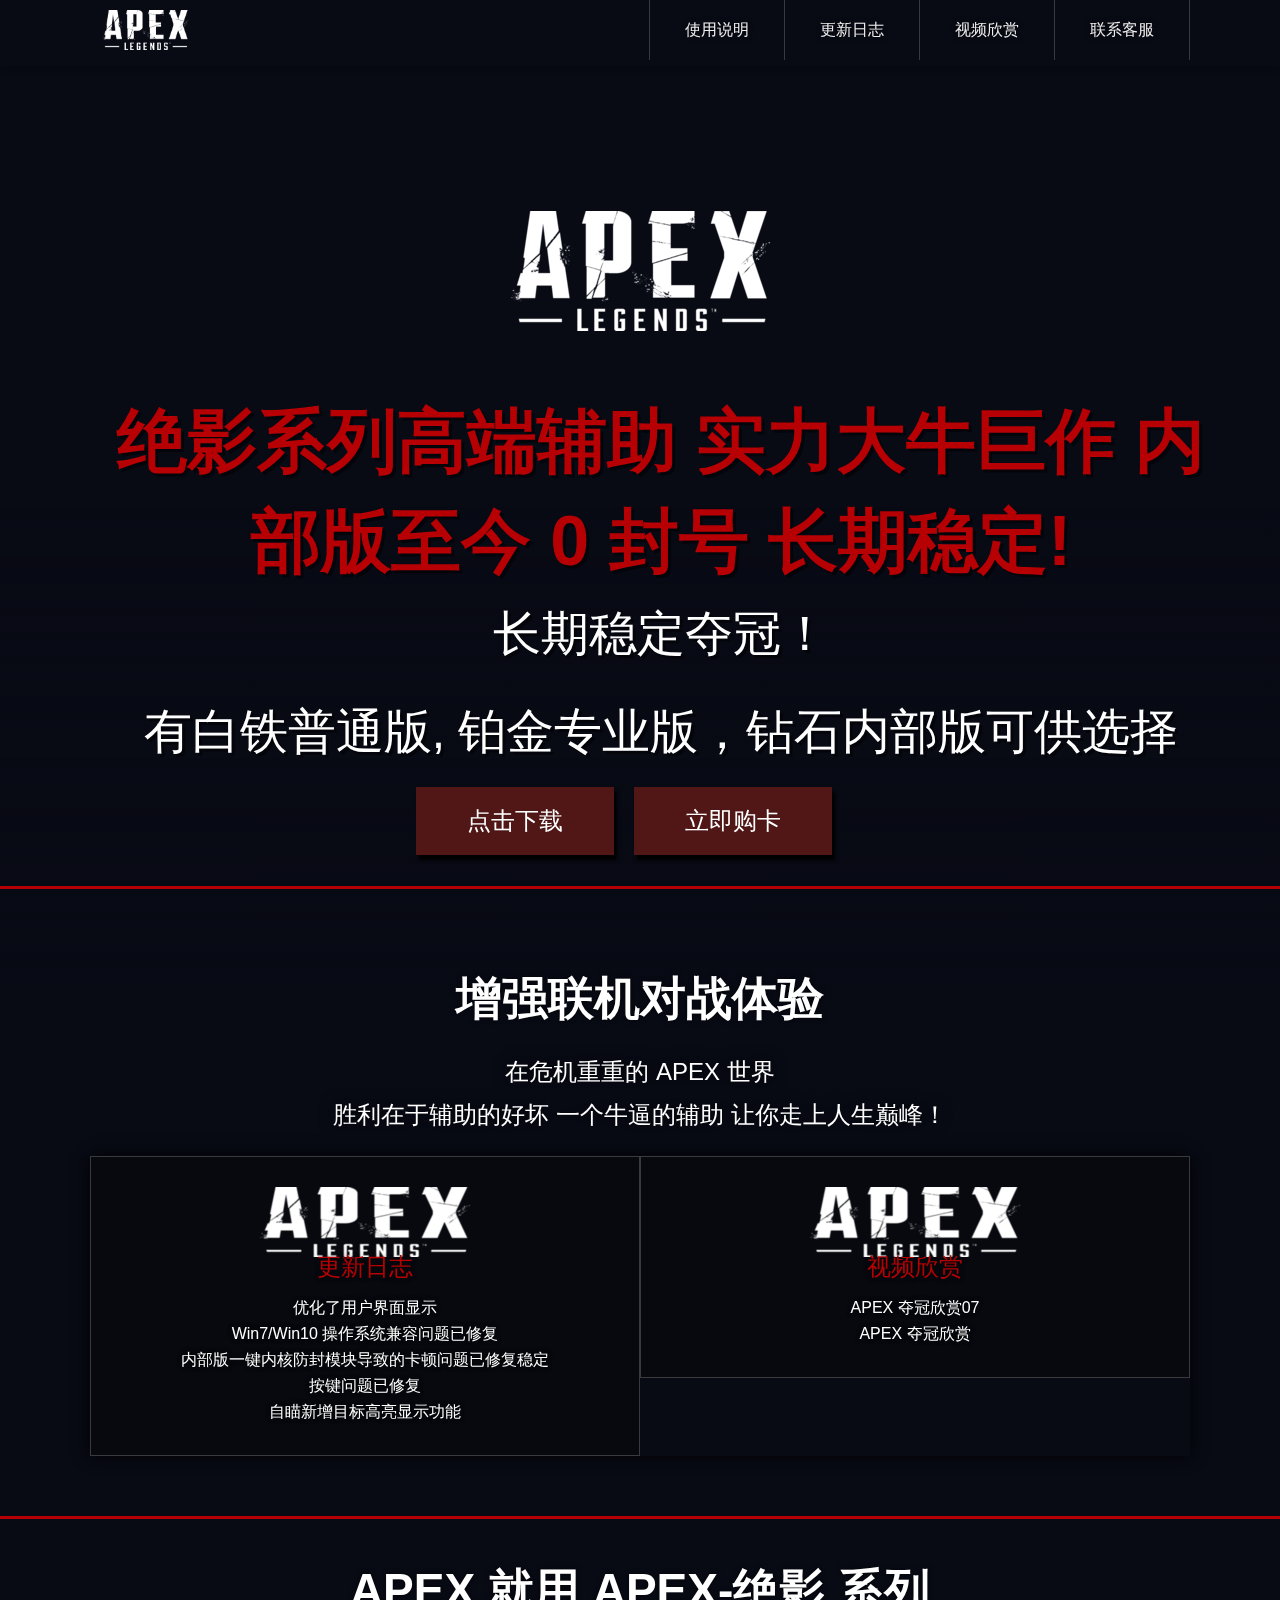
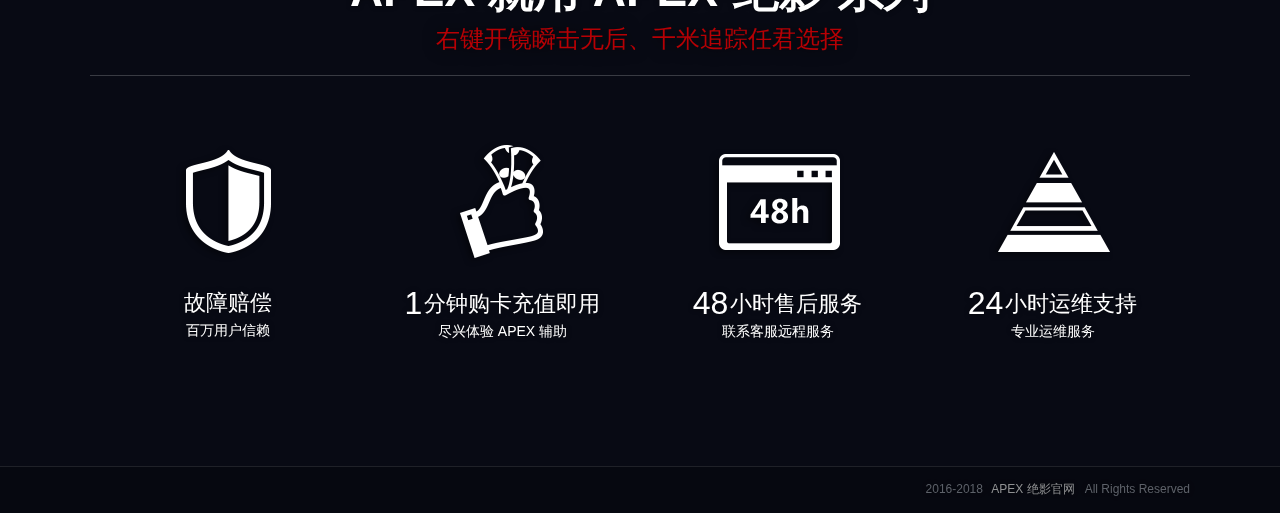
==== index2.html @ 07cedb1a "..." ====
<!DOCTYPE html
    PUBLIC "-//W3C//DTD XHTML 1.0 Transitional//EN" "http://www.w3.org/TR/xhtml1/DTD/xhtml1-transitional.dtd">
<html xmlns="http://www.w3.org/1999/xhtml">

<head>
    <meta http-equiv="Content-Type" content="text/html;">
    <meta charset="gb2312">
    <meta name="renderer" content="webkit">
    <meta http-equiv="X-UA-Compatible" content="IE=edge" />
    <title>��Ӱ������|�߶˸���ΨһƷ��</title>
    <meta name="keywords" content="APEXӢ�۸���,APEXӢ��͸��,APEXӢ������,APEXӢ����� ">
    <meta name="description"
        content="��Ӱ�����ң�רע��APEX������ֻ���ͻ�ֵ�������ĸ���, ȫ��Ψһһ�ҷ�Ÿ����ж������ĸ���������һ���ں˷���ģ�飬���ٵ��ķ��Σ�գ�һ����ɫ�Լ����ģ�飬�������ĵ�������Ϸ�ڼ䲻�ܹ��������ڲ�������">
    <link href="./layout.css" rel="stylesheet" type="text/css">
</head>

<body>
    <div class="video-container">
        <div class="video-bg"></div>
        <div class="video">
            <video id="id-video" width="100%" height="auto" preload="auto" loop="" autoplay="">
                <source src="http://www.banhuguo.cn/mine/done.mp4" type="video/mp4">
            </video>
        </div>
    </div>
    <div id="header">
        <div class="top_in layout">
            <div class="y-row">
                <div class="y-span5">
                    <h1>
                        <a class="logo" href="javascript:;">
                            <img src="./mine/apex-logo.png" alt="������������ɡ">
                        </a>
                    </h1>
                </div>
                <div id="nav" class="nav y-span7 y-last">
                    <ul>
                        <li><a href="./plus/list.php?tid=4">ʹ��˵��</a></li>
                        <li><a href="./list.php?tid=8">������־</a></li>
                        <li><a href="./plus/list.php?tid=11">��Ƶ����</a></li>
                        <li><a href="./plus/list.php?tid=7">��ϵ�ͷ�</a></li>
                    </ul>
                    <div class="curBg" style="overflow: hidden; left: 584px; width: 103px;"></div>
                </div>
            </div>
        </div>
    </div>
    <div class="main-wrap">
        <div class="main-hd layout">
            <div class="slog">
                <h2>��Ӱϵ�и߶˸���  ʵ����ţ����    �ڲ������� 0 ��� �����ȶ�!</h2>
                <p class="slim">�����ȶ���ڣ�</p>
                <p class="slim">�а�����ͨ��, ����רҵ�棬��ʯ�ڲ���ɹ�ѡ��</p>
                <p class="fixed">
                    <a class="btn btn-hollow" target="_blank" href="http://www.pubg888.com/" onclick="dl_lock(this)"
                        title="��������" rel="nofollow">
                        <span style="font-size:24px;">�������</span></a>
                    <a class="btn btn-hollow" id="gamePageTj" target="_blank"
                        href="http://957ka.com/links/C39CB31C7B8E6B18" title="���߿���" rel="nofollow">
                        <span style="font-size:24px;">��������</span>
                    </a>
                </p>
            </div>
            <div class="hanna">
                <img src="./mine/apex-logo.png"></div>
        </div>
        <div class="main-con">
            <div class="divider"></div>
            <div class="mod-member">
                <div class="members">
                    <div class="viewport tc">
                        <h2>��ǿ������ս����</h2>
                        <h3>��Σ�����ص� APEX ����
                            <br>ʤ�����ڸ����ĺû� һ��ţ�Ƶĸ��� �������������۷壡</h3>
                    </div>
                    <div class="fixed layout">
                        <div class="member">
                            <div class="info">
                                <div class="description tc">
                                    <div class="member-img">
                                        <img src="./mine/apex-member.png" alt=""></div>
                                    <div class="member-edition">������־</div>
                                    <div class="member-description tl" style="text-align:center;">
                                        <p></p>
                                        <ul>
                                            <li><a>�Ż����û�������ʾ</a></li>
                                            <li><a>Win7/Win10 ����ϵͳ�����������޸�</a></li>
                                            <li><a>�ڲ���һ���ں˷���ģ�鵼�µĿ����������޸��ȶ�</a></li>
                                            <li><a>�����������޸�</a></li>
                                            <li><a>��������Ŀ�������ʾ����</a></li>
                                        </ul>
                                        <p></p>
                                    </div>
                                </div>
                                <!--  <div class="cta tc">
                                        <a href="" onclick="dl_lock(this)" title="">
                                            <span>�鿴�������</span></a>
                                    </div>   -->

                            </div>
                        </div>
                        <div class="member">
                            <div class="info">
                                <div class="description tc">
                                    <div class="member-img">
                                        <img src="./mine/apex-member.png" alt=""></div>
                                    <div width="1" height="20"></div>
                                    <div class="member-edition tc">��Ƶ����</div>
                                    <div class="member-description tl" style="text-align:center;">
                                        <p></p>
                                        <ul>
                                            <li><a href="http://www.juedimanyue.com/chanpin/40.html">APEX �������07</a>
                                            </li>
                                            <li><a href="http://www.juedimanyue.com/chanpin/41.html">APEX �������</a></li>

                                        </ul>
                                        <p></p>
                                    </div>
                                </div>
                            </div>
                        </div>
                    </div>
                </div>
            </div>
        </div>
        <div class="divider"></div>
    </div>
    <div class="footer" id="footer">
        <div class="home-gold layout fixed">
            <div class="viewport tc">
                <h2>APEX ���� APEX-��Ӱ ϵ��</h2>
                <h3>�Ҽ�����˲���޺�ǧ��׷���ξ�ѡ��</h3>
            </div>
            <div class="gold-wrapper fixed">
                <ul>
                    <li class="security col-1-4">
                        <a href="javascript:;" target="_blank">
                            <span class="icon"></span>
                            <span class="title">�����⳥</span>
                            <span class="info">�����û�����</span></a>
                    </li>
                    <li class="timer col-1-4">
                        <a href="http://www.juedimanyue.com/index.html#" onclick="dl_lock(this)" title="������������ɡ�Ŷ�">
                            <span class="icon"></span>
                            <span class="title">
                                <em>1</em>���ӹ�����ֵ����</span>
                            <span class="info">�������� APEX ����</span></a>
                    </li>
                    <li class="senday col-1-4">
                        <a href="javascript:;" target="_blank">
                            <span class="icon"></span>
                            <span class="title">
                                <em>48</em>Сʱ�ۺ����</span>
                            <span class="info">��ϵ�ͷ�Զ�̷���</span></a>
                    </li>
                    <li class="settings col-1-4">
                        <a href="javascript:;" target="_blank">
                            <span class="icon"></span>
                            <span class="title">
                                <em>24</em>Сʱ��ά֧��</span>
                            <span class="info">רҵ��ά����</span></a>
                    </li>
                </ul>
            </div>
        </div>
        <div class="home-cert"></div>
        <div class="copyright">
            <div class="y-row layout">
                <div class="sharearea y-span4">
                </div>
                <div class="y-span8 y-last">2016-2018
                    <a href="http://juedimanyue.com/">APEX ��Ӱ����</a>All Rights Reserved
                </div>
            </div>
        </div>
        <script>
            function dl_lock(obj) {
                var href = $(obj).attr("href");
                $(obj).removeAttr('onclick');
                $(obj).attr("href", "javascript:;");
                setTimeout(function () {
                    $(obj).attr("href", href);
                    $(obj).attr("onclick", 'dl_lock(this)');
                }, 3000);
                window.location.href = href;
            }
        </script>
        <script>
            var mp4 = document.getElementById('id-video');
            var promise = mp4.play();

            if (promise !== undefined) {
            promise.then(function(){
                // Autoplay started!

            }).catch(function() {
                // Autoplay was prevented.

                //--�����ٲ���--
                mp4.muted=true;
                mp4.play();
                
                //--��ʾ���Ű�ť--
                //show a "Play" button so that user can start playback.
            });
            }
        </script>
    </div>
</body>
</html>
---- layout.css ----
@charset "gb2312";*{margin:0;padding:0;}
html{-webkit-tap-highlight-color:rgba(0,0,0,0);font-size:62.5%;/* Sets up the Base 10 stuff */}
body{font-family:"\5FAE\8F6F\96C5\9ED1","Microsoft Yahei","Hiragino Sans GB",tahoma,arial,"\5B8B\4F53" !important;font-size:14px;line-height:1.8;text-rendering:auto;color:#fff;background:#080a14;text-shadow:0 0 5px rgba(0,0,0,.5);}
a{color:#fff;text-decoration:none;cursor:pointer;-webkit-transition:color .3s ease-in-out;-moz-transition:color .3s ease-in-out;-o-transition:color .3s ease-in-out;-ms-transition:color .3s ease-in-out;transition:color .3s ease-in-out;}
a:hover{color:#B70004;text-shadow:0 0 0.5em rgba(183, 0, 4, 0.9);}
a:focus{outline:none;}
em{font-style:normal;}
ul{margin:0;padding:0;}
li{list-style-type:none;}
img{border:none;}.f32{font-size:32px;}.tc{text-align:center}.tl{text-align:left}
.layout{max-width:1100px;margin:0 auto;}
.fixed:after{content:".";display:block;clear:both;height:0;visibility:hidden;}.fixed{display:block;min-height:1%;}.clear{diplay:block!important;float:none!important;clear:both;overflow:hidden;width:auto!important;height:0!important;margin:0 auto!important;padding:0!important;font-size:0;line-height:0;}.fl{float:left;}.fr{float:right;}
*{-webkit-box-sizing:border-box;-moz-box-sizing:border-box;box-sizing:border-box; }
.btn{display:inline-block;text-align:center;cursor:pointer;-webkit-transition:none;transition:none;background-color:transparent;background-image:linear-gradient(to bottom, rgba(7, 7, 7, 0.6) 0%, rgba(7, 7, 7, 0.3) 100%);border:1px solid #fffff;text-shadow:0 1px 0 rgba(255,255,255,.1);color:#fffff}
.btn.active,.btn:hover{background:#fff;border-color:#fff;color:#000;box-shadow:0 0 10px rgba(0,0,0,.6);text-decoration:none}
.btn span{display:inline-block;text-transform:uppercase;}
.btn-hollow{background-color:#511616;border:1px solid #511616;color:#fffff;background-image:none;}
.divider{height:3px;overflow:hidden;font-szie:0;background:#B70004;position:relative;z-index:12}


.video-container{position:fixed;overflow:hidden;height:940px;z-index:-1;width:100%;}
.video-container:after{content:'';position:absolute;bottom:0;left:0;right:0;height:500px;z-index:0;background:-webkit-linear-gradient(top,rgba(35,13,13,0) 0%,#080a14 100%);background:linear-gradient(to bottom,rgba(35,13,13,0) 0%,#080a14 100%);}
.video-bg{position:absolute;width:100%;height:100%;background:url(../img/gg_bg.png);z-index:2}
.video-con{position:absolute;width:100%;height:100%;z-index:1}
.stick_show{background:url(../img/bg_show.png) no-repeat;height:530px;position:fixed;right:0;top:0;width:158px;z-index:1100;}
.stick_show a{display:block;height:530px;width:158px;text-indent:-9999px;}
#header{
	background: url(../img/headbg.png) top repeat-x;
	height: 66px;
	width: 100%;
	position: relative;
	z-index: 1000;
	position: fixed;
	top: 0;
	box-shadow: 0 3px 8px rgba(0,0,0,0.2)
}
#header .top_in{height:60px;margin:0 auto;position:relative;}
.logo{width:420px;height:60px;float:left;}	
.logo img{height:40px;margin-top:10px;}
#header #nav ul{display:inline-block;float:right}
#header #nav li{display:block;float:left;height:60px;position:relative;}
#header #nav li a{display:block;float:left;line-height:60px;color:#eee;font-size:16px;padding:0 35px;position:relative;border-left:1px solid #353a3f;}
#header #nav li a:hover{
	color: #B70004;
	text-decoration: none;
}
#header #nav li a.mutl{padding:0 30px 0 20px;}
#header #nav ul{border-right:1px solid #353a3f;overflow:hidden}
#header #nav li.cur:before{content:"";
	background: #B70004;
	height: 3px;
	position: absolute;
	top: 0;
	width: 100%;
	left: 0px;
	background-color: #B70004;
}
#nologin{text-align:right;width:100%;height:46px;padding:10px 0;line-height:26px;overflow:hidden;}

.nologin .top-login a{display:inline-block;float:right;display:inline-block;margin-left:15px;font-family:Arial, Helvetica, sans-serif;font-size:12px;}
.customer span{float:left;color:#ddd;padding-left:28px;background:url(../img/topcustbg.png) no-repeat;margin-right:15px;}
.customer span.cust-qq{background-position:-3px 0}
.customer span.cust-qq:hover{background-position:-3px -26px}
.customer span.cust-tel{background-position:-3px -52px}
.customer span.cust-tel:hover{background-position:-3px -78px}

.main-wrap{width:100%;position:relative;margin-top:66px;min-height:900px;_height:expression(this.height < 900 ? "900px" :"")}
.main-hd{
	overflow: visible;
	margin: 0 auto;
	position: relative;
	min-height: 820px;
_height:expression(this.height < 820 ? "820px" :""); 	text-align: center;
}
.slog{
	animation: 1s ease 0.2s normal both 1 running fadeInDown;
	width: 100%;
	z-index: 50;
	position: absolute;
	top: 325px;
	text-shadow: 3px 3px 0 rgba(0,0,0,.5);
	left: 21px;
}
.slog h2{
	font-size: 70px;
	color: #d5dde5;
	line-height: 100px;
	color: #B70004;
}
.slog .slim{font-size:48px;font-weight:400;padding:2px 0 5px;color:#fff;margin:11px 0 20px;line-height:60px;display:inline-block}
.slog .slim em{font-style:normal;margin-right:-5px;}
.main-hd .fixed{margin-left:300px;}
.main-hd .fixed a{float:left;font-size:24px;text-shadow:0 1px 0 rgba(0,0,0,0.1);margin:0 15px 0 5px;line-height:60px;padding:3px 50px;box-shadow:3px 5px 3px rgba(0,0,0,1);}
.main-hd .fixed a em{font-family:Arial;font-size:40px;margin:0 2px;vertical-align:-6px;font-style:normal}
.hanna{
	position: absolute;
	top: 145px;
	width: 100%;
	right: auto;
	z-index: 31;
}

.main-con{width:100%;}
.mod-member{background:none;padding:50px 0 60px;}
.mod-member .viewport{position:relative;z-index:32;}
.viewport h3{text-align:center;margin-top:10px;font-size:24px;font-weight:400;text-shadow:0 0 15px rgba(0,0,0,0.8);position:relative;z-index:35;padding-bottom:20px;}
.viewport h3 a{
	color: #B70004;
}
.viewport h2{font-size:46px;}
.viewport p a{font-weight:400;padding:0 15px;font-size:16px;}
.viewport p a em{font-size:20px;font-family:Arial;vertical-align:-2px;margin:0 1px;font-style:normal}
.members{margin-top:18px;}
.members .layout{-webkit-box-shadow:rgba(0,0,0,0.8) 0 0 15px;-moz-box-shadow:rgba(0,0,0,0.8) 0 0 15px;box-shadow:rgba(0,0,0,0.8) 0 0 15px;}
.members .member{width:550px;float:left;padding:30px;border:1px solid rgba(255,255,255,0.2);background:rgba(7, 7, 7, 0.5);position:relative;}
.members .soldier{position:absolute;top:0;width:280px;height:585px;z-index:40;}
.members .soldier1{left:-280px;background:url(../img/soldier1.png) top center no-repeat;}
.members .soldier2{right:-200px;background:url(../img/soldier2.png) top center no-repeat;}
.members .member .info{position:relative;z-index:41}
.members .member-title{color:#fff;font-weight:bold;text-transform:uppercase;font-weight:700;font-size:30px;}
.members .member-edition{display:block;color:#B70004;font-size:24px;line-height:36px;margin:-8px 0 10px;}
.members .member-description{line-height:26px;font-size:16px;text-align:justify;text-justify:inter-ideograph;text-align:center;}
.members .member .boxart{background-repeat:no-repeat;background-size:100%;}
.members .member .cta{margin-top:20px;}
.members .member .cta .btn{padding:6px 40px;font-size:16px;}
.dot{background-color:#fff;display:inline-block;font-size:0;height:8px;letter-spacing:normal;line-height:0;overflow:hidden;width:8px;border-radius:5px;}
.members .member .news-list{margin-top:10px;font-size:15px;line-height:32px;}
.members .member .news-list li .dot{margin:0 8px 2px 10px;}
.members .member .news-list li:hover .dot{background-color:#ffc70e}

.home-delay{background:url(../img/delaybg.jpg) top center no-repeat;padding:30px 0 0;overflow:hidden;}
.home-delay h3{text-align:center;line-height:70px;font-size:24px;color:#fc3;font-weight:400;overflow:hidden;text-shadow:0 0 0.5em rgba(0,0,0,0.5);}
.home-delay h3 span{display:inline-block; vertical-align:-6px;}
.home-delay .delay-wrapper ul li.col-1-2{float:left;width:50%;}
.home-delay .delay-wrapper ul li.svp-delay{text-align:right}
.home-delay .delay-wrapper{padding:0 40px;position:relative;z-index:35;}
.home-delay .delay-wrapper .video{width:861px;height:486px;margin:0 auto 60px;border:1px solid rgba(255,255,255,0.1);box-shadow:0 0 25px rgba(0,0,0,0.8);z-index:9;}
.home-delay .delay-wrapper .video:hover{border:1px solid #fff;box-shadow:0 0 25px rgba(255,255,255,0.9)}

.home-gold{padding:30px 0 40px;position:relative;z-index:36;}
.home-gold .viewport h3{
	color: #B70004;
	margin-top: -15px;
	padding-bottom: 15px;
	border-bottom: 1px solid rgba(255,255,255,0.2)
}
.home-gold .gold-wrapper ul li{float:left;border:1px solid transparent;margin-top:30px;}
.home-gold .gold-wrapper ul li:hover,.members .member:hover{border:solid 1px #fff;-webkit-box-shadow:rgba(255,255,255,0.8) 0 0 25px;-moz-box-shadow:rgba(255,255,255,0.8) 0 0 25px;box-shadow:rgba(255,255,255,0.8) 0 0 25px;background:rgba(0,0,0,0.2)}
.home-gold .gold-wrapper ul li.col-1-4{float:left;width:25%;}
.home-gold .gold-wrapper ul li a{display:block;padding:20px 0;border:solid 1px transparent;}
.home-gold .gold-wrapper ul li a span{display:block;text-align:center;margin:0 auto;}
.home-gold .gold-wrapper ul li a .icon{width:150px;height:150px;background:url(../mine/goldico2.png) no-repeat;}
.home-gold .gold-wrapper ul li a .title{font-size:22px;line-height:30px;margin-top:10px;text-transform:uppercase;}
.home-gold .gold-wrapper ul li a .title em{font-size:32px;font-family:Arial;vertical-align:-3px;margin-right:2px;font-style:normal}
.home-gold .gold-wrapper ul li a .info{font-size:14px;text-align:center;text-transform:uppercase;font-family:Arial,sans-serif;}
.home-gold .gold-wrapper ul li.security a:hover .icon{background-position:0 -150px;}
.home-gold .gold-wrapper ul li.senday a .icon{background-position:-150px 0;}
.home-gold .gold-wrapper ul li.senday a:hover .icon{background-position:-150px -150px;}
.home-gold .gold-wrapper ul li.timer a .icon{background-position:-300px 0;}
.home-gold .gold-wrapper ul li.timer a:hover .icon{background-position:-300px -150px;}
.home-gold .gold-wrapper ul li.settings a .icon{background-position:-450px 0;}
.home-gold .gold-wrapper ul li.settings a:hover .icon{background-position:-450px -150px;}

.y-span1,.y-span2,.y-span3,.y-span4,.y-span5,.y-span6,.y-span7,.y-span8,.y-span9,.y-span10,.y-span11,.y-span12{float:left;margin-right:2%;_margin-right:1.9%;}
.y-span1{width:6.5%;}
.y-span2{width:15%;}
.y-span3{width:23.5%;}
.y-span4{width:32%;}
.y-span5{width:40.5%;}
.y-span6{width:49%;}
.y-span7{width:57.5%;}
.y-span8{width:66%;}
.y-span9{width:74.5%;}
.y-span10{width:83%;}
.y-span11{width:91.5%;}
.y-span12{width:100%;}
.y-row{zoom:1;margin-left:auto;margin-right:auto;}
.y-row:before,.y-row:after{content:"\0020";display:block;height:0;overflow:hidden;}
.y-row:after{clear:both;}
.y-row .y-last{margin-right:0;}

.home-gold .cell{text-decoration:none}
.home-gold .num{font-size:45px;float:left;margin-right:5px}
.home-gold p{line-height:70px;font-size:24px}
.home-gold .dw{margin-top:15px}
.home-gold .download{text-align:center;margin-top:40px;}
.home-gold .download a{padding:2px 40px;}
.home-gold .download a em{font-size:40px;font-family:Arial;vertical-align:-6px;margin:0 1px;font-style:normal}

.home-cert{text-align:center;padding:30px 0;width:1100px;margin:0 auto}
.home-cert p a.cert_logo{display:inline-block;height:40px;margin:0;overflow:hidden;width:130px;background:url(../img/foot-cert.png) no-repeat;}
.home-cert p a.logo02{background-position:0 -40px;}
.home-cert p a.logo03{background-position:0 -80px;}
.home-cert p a.logo04{background-position:0 -120px;}
.home-cert p a.logo05{background-position:0 -40px;}

/******************************footer****************************/
.footer .home-gold,.footer .sitemap,.footer .home-cert{position:relative;z-index:20}
.footer .sitemap .y-row{border-top:1px solid rgba(255,255,255,0.15);}
#footer .sitemap h3{position:relative;font-weight:700;margin:20px 0 5px;text-transform:uppercase;font-size:15px;color:#fff}
#footer .sitemap ul li{line-height:26px;}
#footer .sitemap ul li a{color:#ddd;display:inline-block}
#footer .sitemap ul li a:hover{color:#fc0}
#footer .sitemap ul .hot{position:absolute;width:19px;height:11px;background:url(../img/sup_hot.gif) no-repeat}
#footer .sitemap .y-last ul li a i{display:inline-block;float:left;width:26px;height:26px;background:url(../img/snsico.png) no-repeat;-webkit-transition:all 0.2s;-moz-transition:all 0.2s;-o-transition:all 0.2s;transition:all 0.2s;}
#footer .sitemap .y-last ul li a.site-q i{background-position:-126px 1px}
#footer .sitemap .y-last ul li a.site-q:hover i{background-position:-126px -25px}
#footer .sitemap .y-last ul li a.site-tel i{background-position:-154px 1px}
#footer .sitemap .y-last ul li a.site-tel:hover i{background-position:-154px -25px}
#footer .sitemap .y-last ul li a.site-tm i{background-position:-180px 1px}
#footer .sitemap .y-last ul li a.site-tm:hover i{background-position:-180px -25px}
.copyright{background:rgba(0,0,0,0.2);color:#5d6169;padding:12px 0;width:100%;border-top:1px solid rgba(255,255,255,0.1);z-index:998;position:relative;text-align:right;font-size:12px;}
.copyright a{color:#8f9092;display:inline-block;margin:0 10px 0 5px;}
.copyright a:hover{color:#fff;text-decoration:none}

/******************************share****************************/
.sharearea{margin-top:6px;}
.sharearea a{background:url(../img/snsico.png);width:32px;height:32px;float:left;margin:0 3px 0 0;-webkit-transition:all 0.2s;-moz-transition:all 0.2s;-o-transition:all 0.2s;transition:all 0.2s;}
.sharearea .share_sina:hover{background-position:0 -32px;}
.sharearea .share_qq{background-position:-32px 0;}
.sharearea .share_qq:hover{background-position:-32px -32px;}
.sharearea .share_qzone{background-position:-64px 0;}
.sharearea .share_qzone:hover{background-position:-64px -32px;}
.sharearea .share_weixin{background-position:-96px 0;}
.sharearea .share_weixin:hover{background-position:-96px -32px;}
.sharearea .share_xz{background-position:-206px 0;}
.sharearea .share_xz:hover{background-position:-206px -32px;}
a.backToTop{width:60px;height:60px;background:url(../img/top.png) no-repeat 0 0;text-indent:-999em;z-index:1000;-webkit-transition:0;-moz-transition:0;-o-transition:0;}
a.backToTop:hover{background-position:-60px 0}

.y-row{width:1100px;margin-left:auto;margin-right:auto;zoom:1;*width:1100px}
.y-hidden{display:none;visibility:hidden;}
.visible-phone{display:none !important;}
.visible-tablet{display:none !important;}
.hidden-desktop{display:none !important;}
.visible-desktop{display:inherit !important;}
@media (min-width:768px) and (max-width:979px){.hidden-desktop{display:inherit !important;} .visible-desktop{display:none !important;} .visible-tablet{display:inherit !important;} .hidden-tablet{display:none !important;} }
@media (max-width:767px){.hidden-desktop{display:inherit !important;} .visible-desktop{display:none !important;} .visible-phone{display:inherit !important;} .hidden-phone{display:none !important;} }
.visible-print{display:none !important;}
@media print{.visible-print{display:inherit !important;} .hidden-print{display:none !important;} }
/*cnzz hidden*/
#cnzz_stat_icon_1254445019 {display: none;}

/*????*/
.layui-layer.lay-download{background:none!important;}
.lay-download .layui-layer-btn a.layui-layer-btn0{display:inline-block;height:40px;width:130px;overflow:hidden;line-height:40px;background:none;font-size:16px;border-radius:4px;border:1px solid #96ffa7;color:#96ffa7;box-sizing:border-box;margin-left:-100px;padding:0 14px 0 16px;}
.lay-download .layui-layer-btn a.layui-layer-btn0:hover{background:#96ffa7;color:#333;text-shadow:none;}
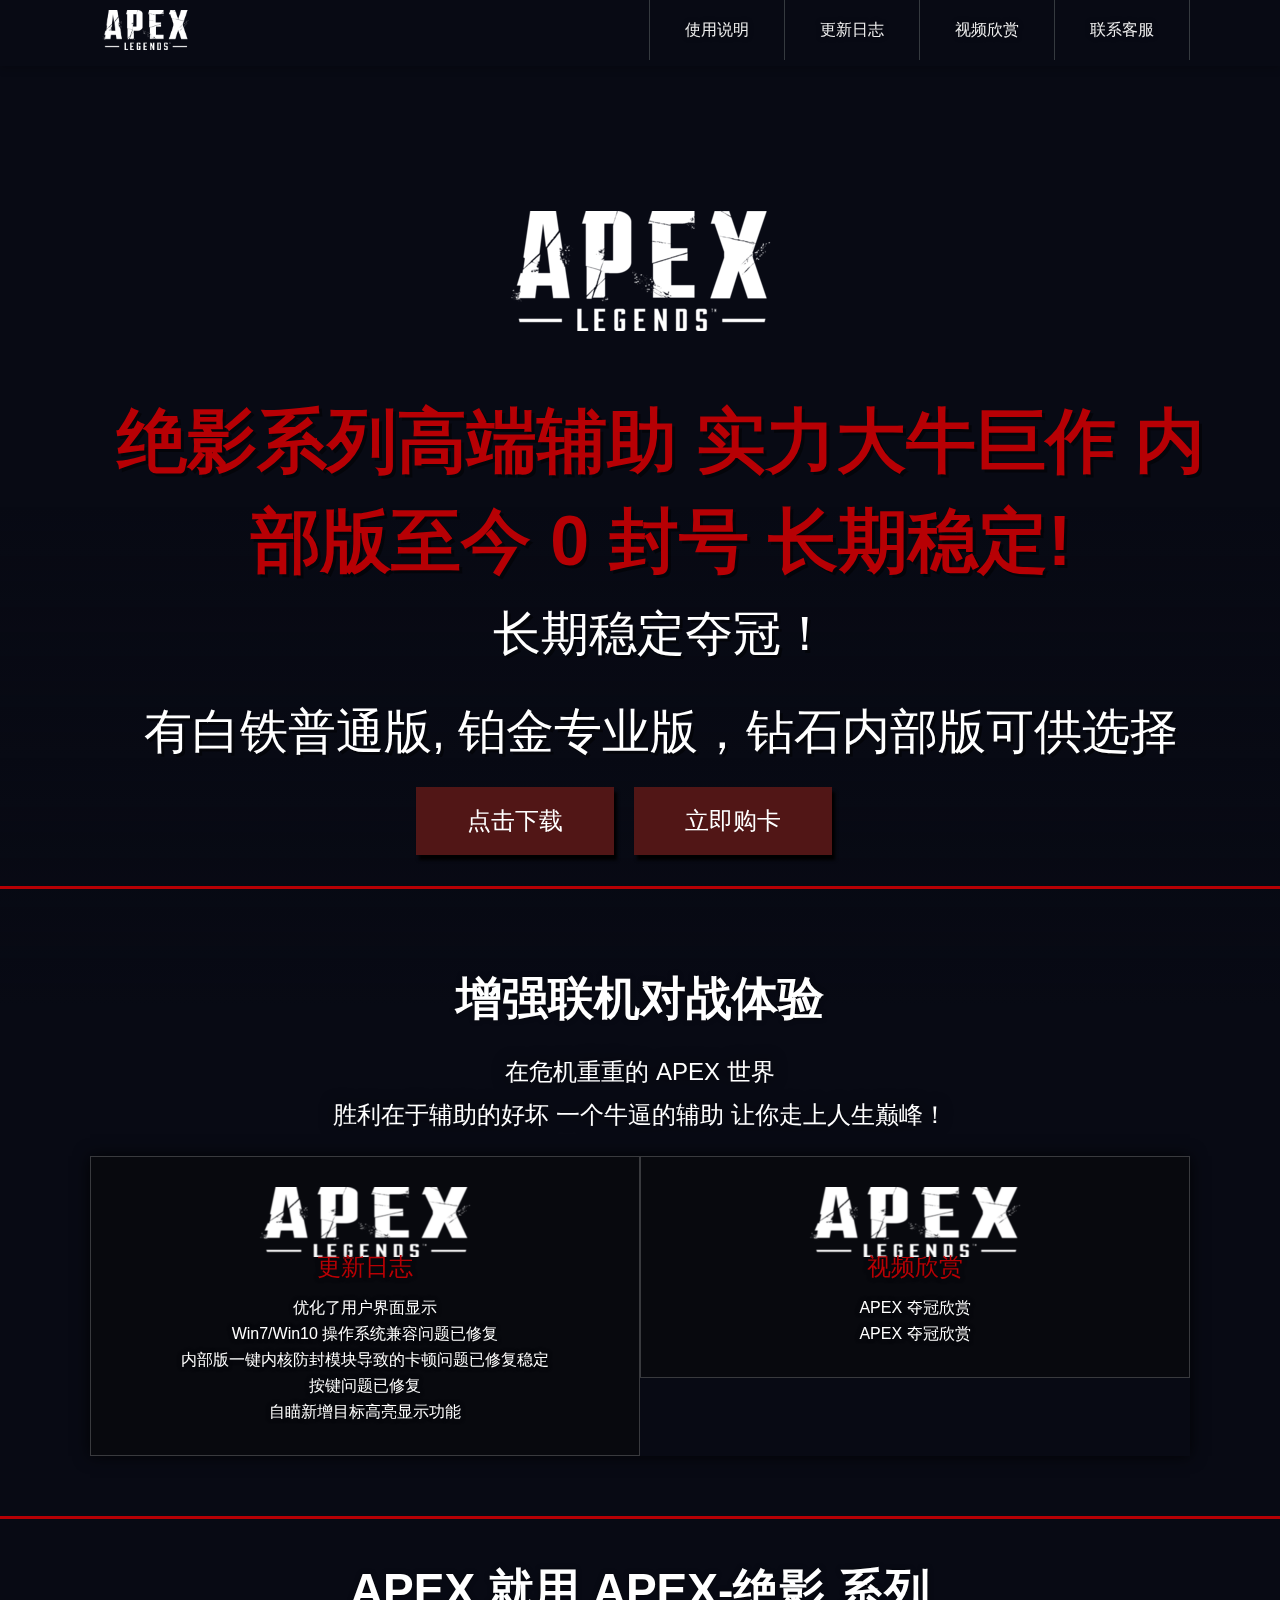
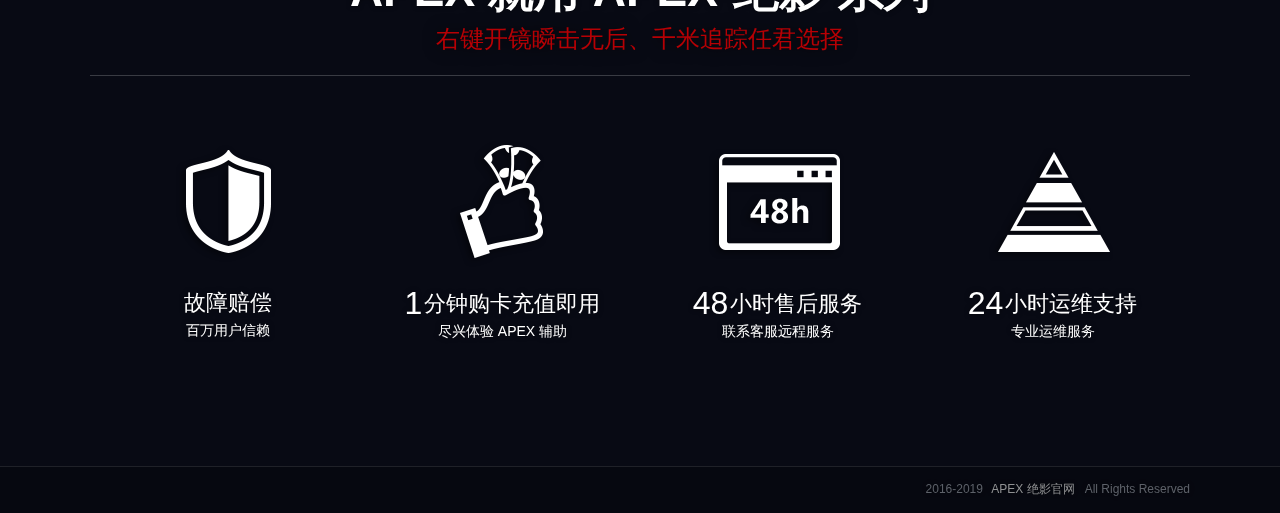
==== commit f3c0d0b7: "..." ====
--- a/index2.html
+++ b/index2.html
@@ -10,7 +10,7 @@
     <title>��Ӱ������|�߶˸���ΨһƷ��</title>
     <meta name="keywords" content="APEXӢ�۸���,APEXӢ��͸��,APEXӢ������,APEXӢ����� ">
     <meta name="description"
-        content="��Ӱ�����ң�רע��APEX������ֻ���ͻ�ֵ�������ĸ���, ȫ��Ψһһ�ҷ�Ÿ����ж������ĸ���������һ���ں˷���ģ�飬���ٵ��ķ��Σ�գ�һ����ɫ�Լ����ģ�飬�������ĵ�������Ϸ�ڼ䲻�ܹ��������ڲ�������">
+        content="��Ӱ�����ң�רע�ڸ߶�APEX������ֻ���߶�, ȫ��Ψһһ�ҷ�Ÿ����ж������ĸ���������һ���ں˷���ģ�飬���ٵ��ķ��Σ�գ�һ����ɫ�Լ����ģ�飬�������ĵ�������Ϸ�ڼ䲻�ܹ��������ڲ�������">
     <link href="./layout.css" rel="stylesheet" type="text/css">
 </head>
 
@@ -52,11 +52,11 @@
                 <p class="slim">�����ȶ���ڣ�</p>
                 <p class="slim">�а�����ͨ��, ����רҵ�棬��ʯ�ڲ���ɹ�ѡ��</p>
                 <p class="fixed">
-                    <a class="btn btn-hollow" target="_blank" href="http://www.pubg888.com/" onclick="dl_lock(this)"
+                    <a class="btn btn-hollow" target="_blank" href="./index.html" onclick="dl_lock(this)"
                         title="��������" rel="nofollow">
                         <span style="font-size:24px;">�������</span></a>
                     <a class="btn btn-hollow" id="gamePageTj" target="_blank"
-                        href="http://957ka.com/links/C39CB31C7B8E6B18" title="���߿���" rel="nofollow">
+                        href="" title="���߿���" rel="nofollow">
                         <span style="font-size:24px;">��������</span>
                     </a>
                 </p>
@@ -109,9 +109,9 @@
                                     <div class="member-description tl" style="text-align:center;">
                                         <p></p>
                                         <ul>
-                                            <li><a href="http://www.juedimanyue.com/chanpin/40.html">APEX �������07</a>
+                                            <li><a href="./index.html">APEX �������</a>
                                             </li>
-                                            <li><a href="http://www.juedimanyue.com/chanpin/41.html">APEX �������</a></li>
+                                            <li><a href="./index.html">APEX �������</a></li>
 
                                         </ul>
                                         <p></p>
@@ -140,7 +140,7 @@
                             <span class="info">�����û�����</span></a>
                     </li>
                     <li class="timer col-1-4">
-                        <a href="http://www.juedimanyue.com/index.html#" onclick="dl_lock(this)" title="������������ɡ�Ŷ�">
+                        <a href="./index.html" onclick="dl_lock(this)" title="������������ɡ�Ŷ�">
                             <span class="icon"></span>
                             <span class="title">
                                 <em>1</em>���ӹ�����ֵ����</span>
@@ -168,8 +168,8 @@
             <div class="y-row layout">
                 <div class="sharearea y-span4">
                 </div>
-                <div class="y-span8 y-last">2016-2018
-                    <a href="http://juedimanyue.com/">APEX ��Ӱ����</a>All Rights Reserved
+                <div class="y-span8 y-last">2016-2019
+                    <a href="./index.html">APEX ��Ӱ����</a>All Rights Reserved
                 </div>
             </div>
         </div>
